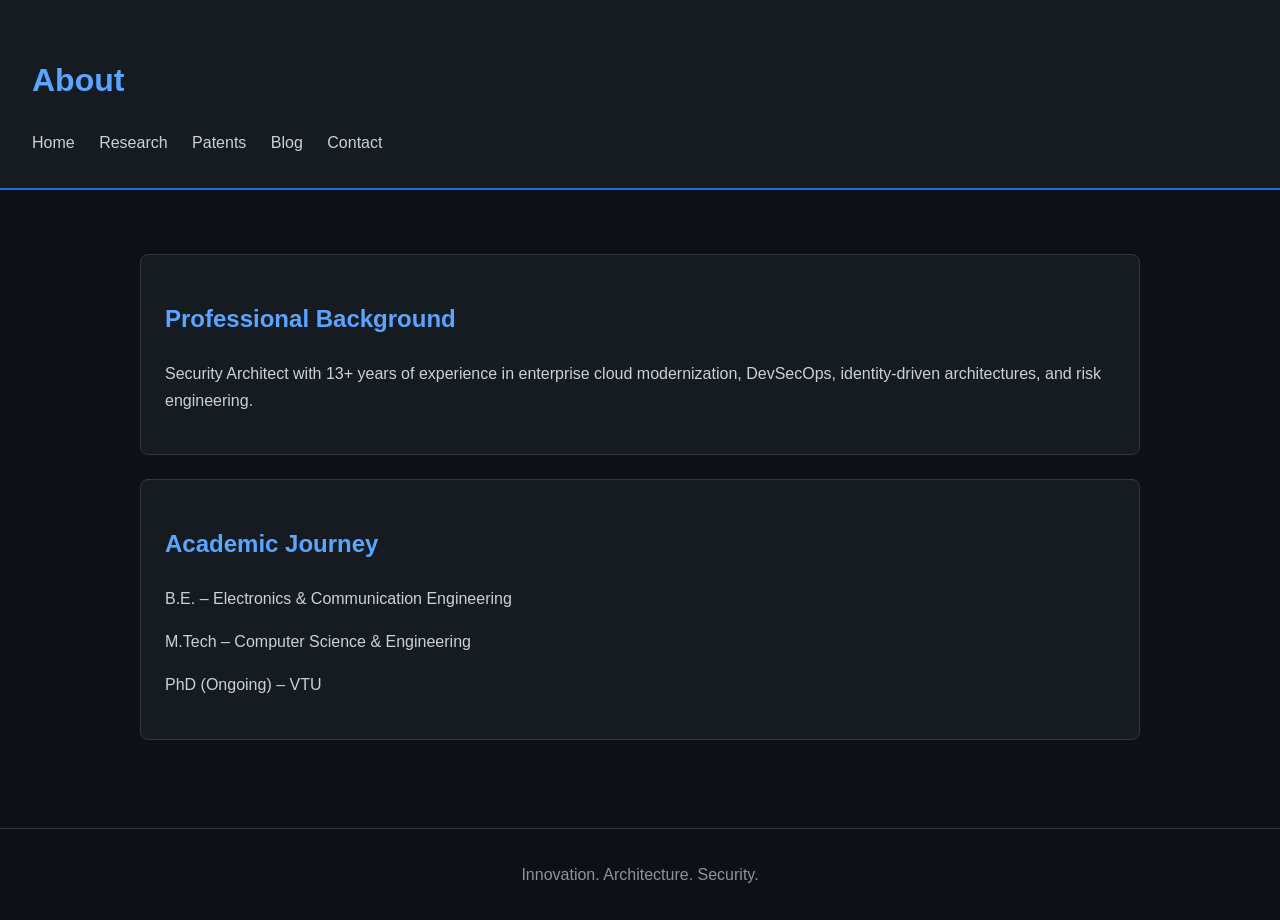
==== about.html @ a39f35c6 "Feat: Site development" ====
<!DOCTYPE html>
<html>
<head>
    <title>About | Venkatramanan Vijayan</title>
    <link rel="stylesheet" href="assets/style.css">
</head>
<body>

<header>
    <h1>About</h1>
    <nav>
        <a href="index.html">Home</a>
        <a href="research.html">Research</a>
        <a href="patents.html">Patents</a>
        <a href="blog.html">Blog</a>
        <a href="contact.html">Contact</a>
    </nav>
</header>

<section>
    <div class="card">
        <h2>Professional Background</h2>
        <p>
            Security Architect with 13+ years of experience in enterprise cloud modernization,
            DevSecOps, identity-driven architectures, and risk engineering.
        </p>
    </div>

    <div class="card">
        <h2>Academic Journey</h2>
        <p>B.E. – Electronics & Communication Engineering</p>
        <p>M.Tech – Computer Science & Engineering</p>
        <p>PhD (Ongoing) – VTU</p>
    </div>
</section>

<footer>
    Innovation. Architecture. Security.
</footer>

</body>
</html>
---- assets/style.css ----
body {
    margin: 0;
    font-family: 'Segoe UI', Arial, sans-serif;
    background-color: #0d1117;
    color: #c9d1d9;
    line-height: 1.7;
}

header {
    background: #161b22;
    padding: 2rem;
    border-bottom: 2px solid #1f6feb;
}

h1, h2, h3 {
    color: #58a6ff;
}

nav a {
    margin-right: 20px;
    color: #c9d1d9;
    text-decoration: none;
    font-weight: 500;
}

nav a:hover {
    color: #58a6ff;
}

section {
    padding: 2rem;
    margin: 2rem auto;
    max-width: 1000px;
}

.card {
    background: #161b22;
    padding: 1.5rem;
    border-radius: 8px;
    margin-bottom: 1.5rem;
    border: 1px solid #30363d;
}

a {
    color: #58a6ff;
}

footer {
    text-align: center;
    padding: 2rem;
    border-top: 1px solid #30363d;
    color: #8b949e;
}
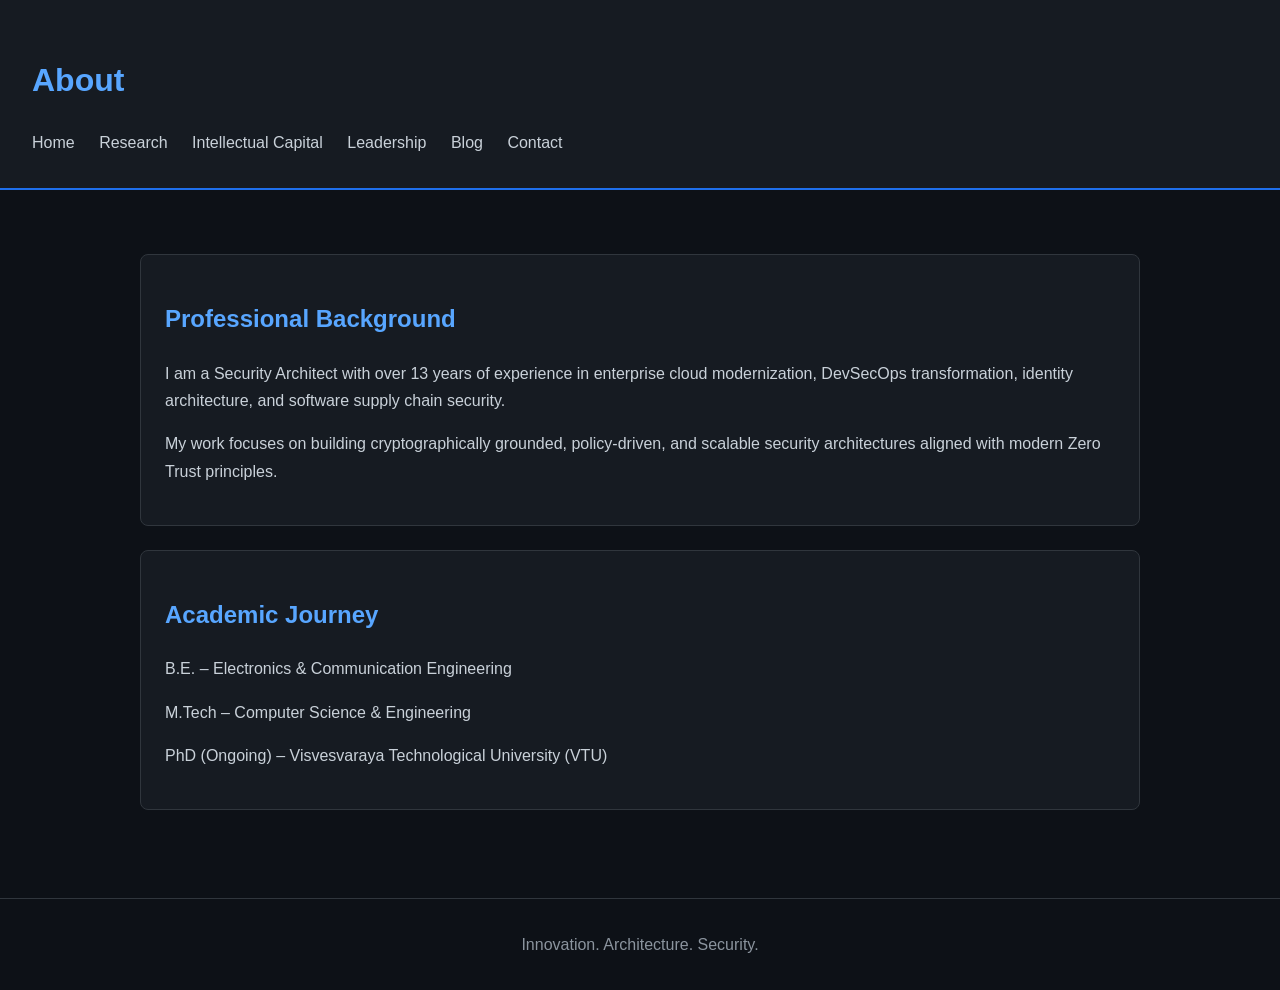
==== commit 3d15c35e: "Feat: Site development" ====
--- a/about.html
+++ b/about.html
@@ -11,7 +11,8 @@
     <nav>
         <a href="index.html">Home</a>
         <a href="research.html">Research</a>
-        <a href="patents.html">Patents</a>
+        <a href="patents.html">Intellectual Capital</a>
+        <a href="leadership.html">Leadership</a>
         <a href="blog.html">Blog</a>
         <a href="contact.html">Contact</a>
     </nav>
@@ -21,8 +22,12 @@
     <div class="card">
         <h2>Professional Background</h2>
         <p>
-            Security Architect with 13+ years of experience in enterprise cloud modernization,
-            DevSecOps, identity-driven architectures, and risk engineering.
+            I am a Security Architect with over 13 years of experience in enterprise cloud modernization,
+            DevSecOps transformation, identity architecture, and software supply chain security.
+        </p>
+        <p>
+            My work focuses on building cryptographically grounded, policy-driven, and scalable
+            security architectures aligned with modern Zero Trust principles.
         </p>
     </div>
 
@@ -30,7 +35,7 @@
         <h2>Academic Journey</h2>
         <p>B.E. – Electronics & Communication Engineering</p>
         <p>M.Tech – Computer Science & Engineering</p>
-        <p>PhD (Ongoing) – VTU</p>
+        <p>PhD (Ongoing) – Visvesvaraya Technological University (VTU)</p>
     </div>
 </section>
 
--- a/assets/style.css
+++ b/assets/style.css
@@ -14,6 +14,10 @@
 
 h1, h2, h3 {
     color: #58a6ff;
+}
+
+nav {
+    margin-top: 1rem;
 }
 
 nav a {
@@ -41,6 +45,10 @@
     border: 1px solid #30363d;
 }
 
+ul {
+    padding-left: 1.2rem;
+}
+
 a {
     color: #58a6ff;
 }
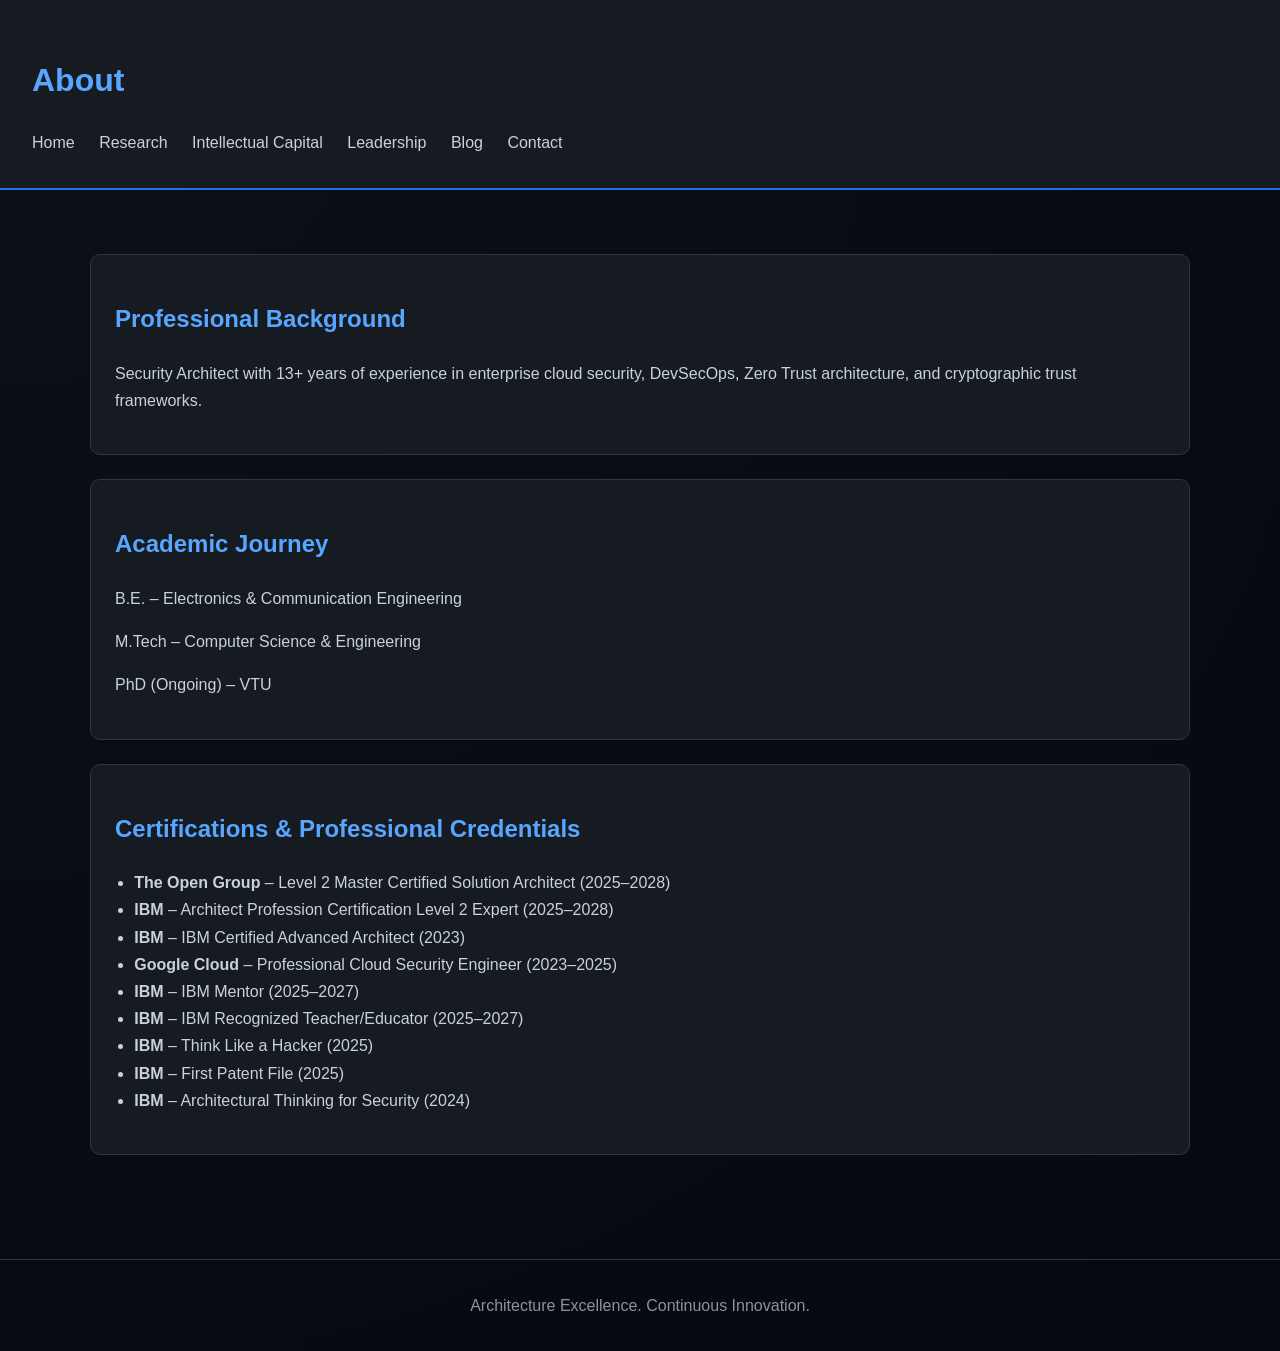
==== commit eba0d58b: "Feat: Site development" ====
--- a/about.html
+++ b/about.html
@@ -19,28 +19,43 @@
 </header>
 
 <section>
-    <div class="card">
-        <h2>Professional Background</h2>
-        <p>
-            I am a Security Architect with over 13 years of experience in enterprise cloud modernization,
-            DevSecOps transformation, identity architecture, and software supply chain security.
-        </p>
-        <p>
-            My work focuses on building cryptographically grounded, policy-driven, and scalable
-            security architectures aligned with modern Zero Trust principles.
-        </p>
-    </div>
 
-    <div class="card">
-        <h2>Academic Journey</h2>
-        <p>B.E. – Electronics & Communication Engineering</p>
-        <p>M.Tech – Computer Science & Engineering</p>
-        <p>PhD (Ongoing) – Visvesvaraya Technological University (VTU)</p>
-    </div>
+<div class="card">
+    <h2>Professional Background</h2>
+    <p>
+        Security Architect with 13+ years of experience in enterprise cloud security,
+        DevSecOps, Zero Trust architecture, and cryptographic trust frameworks.
+    </p>
+</div>
+
+<div class="card">
+    <h2>Academic Journey</h2>
+    <p>B.E. – Electronics & Communication Engineering</p>
+    <p>M.Tech – Computer Science & Engineering</p>
+    <p>PhD (Ongoing) – VTU</p>
+</div>
+
+<div class="card">
+    <h2>Certifications & Professional Credentials</h2>
+
+    <ul>
+        <li><strong>The Open Group</strong> – Level 2 Master Certified Solution Architect (2025–2028)</li>
+        <li><strong>IBM</strong> – Architect Profession Certification Level 2 Expert (2025–2028)</li>
+        <li><strong>IBM</strong> – IBM Certified Advanced Architect (2023)</li>
+        <li><strong>Google Cloud</strong> – Professional Cloud Security Engineer (2023–2025)</li>
+        <li><strong>IBM</strong> – IBM Mentor (2025–2027)</li>
+        <li><strong>IBM</strong> – IBM Recognized Teacher/Educator (2025–2027)</li>
+        <li><strong>IBM</strong> – Think Like a Hacker (2025)</li>
+        <li><strong>IBM</strong> – First Patent File (2025)</li>
+        <li><strong>IBM</strong> – Architectural Thinking for Security (2024)</li>
+    </ul>
+
+</div>
+
 </section>
 
 <footer>
-    Innovation. Architecture. Security.
+    Architecture Excellence. Continuous Innovation.
 </footer>
 
 </body>
--- a/assets/style.css
+++ b/assets/style.css
@@ -1,15 +1,19 @@
 body {
     margin: 0;
     font-family: 'Segoe UI', Arial, sans-serif;
-    background-color: #0d1117;
+    background: radial-gradient(circle at top left, #0d1117, #05080f);
     color: #c9d1d9;
     line-height: 1.7;
+    scroll-behavior: smooth;
 }
 
 header {
     background: #161b22;
     padding: 2rem;
     border-bottom: 2px solid #1f6feb;
+    position: sticky;
+    top: 0;
+    z-index: 1000;
 }
 
 h1, h2, h3 {
@@ -25,24 +29,33 @@
     color: #c9d1d9;
     text-decoration: none;
     font-weight: 500;
+    transition: 0.3s ease;
 }
 
 nav a:hover {
     color: #58a6ff;
+    text-shadow: 0 0 8px #1f6feb;
 }
 
 section {
     padding: 2rem;
     margin: 2rem auto;
-    max-width: 1000px;
+    max-width: 1100px;
 }
 
 .card {
     background: #161b22;
     padding: 1.5rem;
-    border-radius: 8px;
+    border-radius: 10px;
     margin-bottom: 1.5rem;
     border: 1px solid #30363d;
+    transition: 0.3s ease;
+}
+
+.card:hover {
+    transform: translateY(-5px);
+    border-color: #1f6feb;
+    box-shadow: 0 0 20px rgba(31,111,235,0.2);
 }
 
 ul {
@@ -58,4 +71,5 @@
     padding: 2rem;
     border-top: 1px solid #30363d;
     color: #8b949e;
+    margin-top: 3rem;
 }
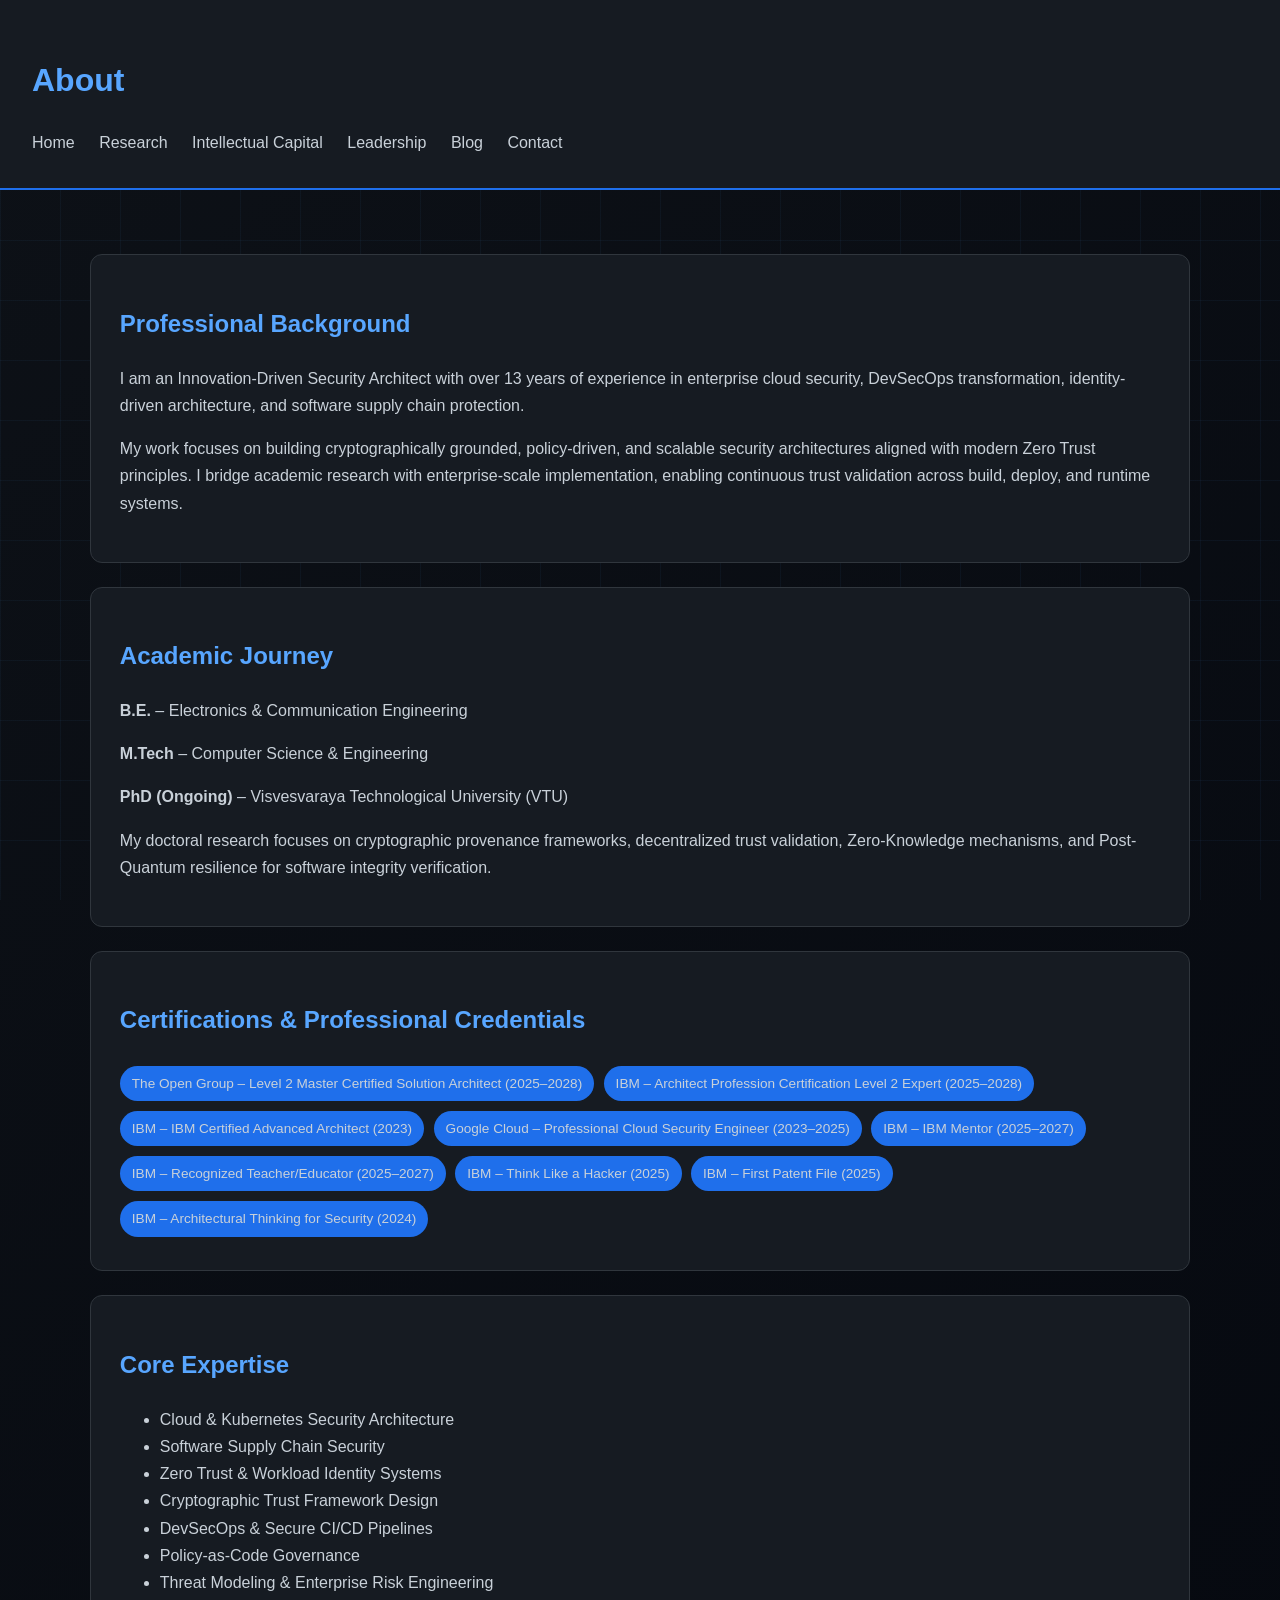
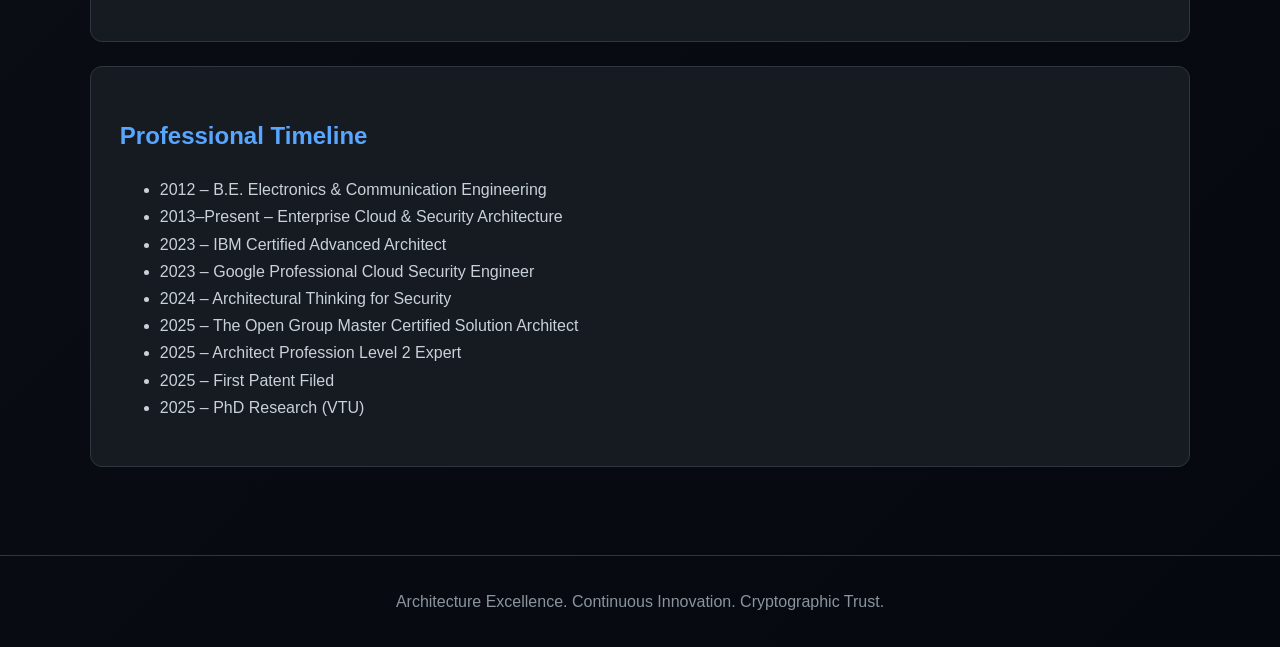
==== commit 837b1407: "Feat: Version 2" ====
--- a/about.html
+++ b/about.html
@@ -23,39 +23,79 @@
 <div class="card">
     <h2>Professional Background</h2>
     <p>
-        Security Architect with 13+ years of experience in enterprise cloud security,
-        DevSecOps, Zero Trust architecture, and cryptographic trust frameworks.
+        I am an Innovation-Driven Security Architect with over 13 years of experience
+        in enterprise cloud security, DevSecOps transformation, identity-driven architecture,
+        and software supply chain protection.
+    </p>
+
+    <p>
+        My work focuses on building cryptographically grounded, policy-driven,
+        and scalable security architectures aligned with modern Zero Trust principles.
+        I bridge academic research with enterprise-scale implementation,
+        enabling continuous trust validation across build, deploy, and runtime systems.
     </p>
 </div>
 
 <div class="card">
     <h2>Academic Journey</h2>
-    <p>B.E. – Electronics & Communication Engineering</p>
-    <p>M.Tech – Computer Science & Engineering</p>
-    <p>PhD (Ongoing) – VTU</p>
+    <p><strong>B.E.</strong> – Electronics & Communication Engineering</p>
+    <p><strong>M.Tech</strong> – Computer Science & Engineering</p>
+    <p><strong>PhD (Ongoing)</strong> – Visvesvaraya Technological University (VTU)</p>
+
+    <p>
+        My doctoral research focuses on cryptographic provenance frameworks,
+        decentralized trust validation, Zero-Knowledge mechanisms,
+        and Post-Quantum resilience for software integrity verification.
+    </p>
 </div>
 
 <div class="card">
     <h2>Certifications & Professional Credentials</h2>
 
+    <div class="badge">The Open Group – Level 2 Master Certified Solution Architect (2025–2028)</div>
+    <div class="badge">IBM – Architect Profession Certification Level 2 Expert (2025–2028)</div>
+    <div class="badge">IBM – IBM Certified Advanced Architect (2023)</div>
+    <div class="badge">Google Cloud – Professional Cloud Security Engineer (2023–2025)</div>
+    <div class="badge">IBM – IBM Mentor (2025–2027)</div>
+    <div class="badge">IBM – Recognized Teacher/Educator (2025–2027)</div>
+    <div class="badge">IBM – Think Like a Hacker (2025)</div>
+    <div class="badge">IBM – First Patent File (2025)</div>
+    <div class="badge">IBM – Architectural Thinking for Security (2024)</div>
+
+</div>
+
+<div class="card">
+    <h2>Core Expertise</h2>
     <ul>
-        <li><strong>The Open Group</strong> – Level 2 Master Certified Solution Architect (2025–2028)</li>
-        <li><strong>IBM</strong> – Architect Profession Certification Level 2 Expert (2025–2028)</li>
-        <li><strong>IBM</strong> – IBM Certified Advanced Architect (2023)</li>
-        <li><strong>Google Cloud</strong> – Professional Cloud Security Engineer (2023–2025)</li>
-        <li><strong>IBM</strong> – IBM Mentor (2025–2027)</li>
-        <li><strong>IBM</strong> – IBM Recognized Teacher/Educator (2025–2027)</li>
-        <li><strong>IBM</strong> – Think Like a Hacker (2025)</li>
-        <li><strong>IBM</strong> – First Patent File (2025)</li>
-        <li><strong>IBM</strong> – Architectural Thinking for Security (2024)</li>
+        <li>Cloud & Kubernetes Security Architecture</li>
+        <li>Software Supply Chain Security</li>
+        <li>Zero Trust & Workload Identity Systems</li>
+        <li>Cryptographic Trust Framework Design</li>
+        <li>DevSecOps & Secure CI/CD Pipelines</li>
+        <li>Policy-as-Code Governance</li>
+        <li>Threat Modeling & Enterprise Risk Engineering</li>
     </ul>
+</div>
 
+<div class="card">
+    <h2>Professional Timeline</h2>
+    <ul>
+        <li>2012 – B.E. Electronics & Communication Engineering</li>
+        <li>2013–Present – Enterprise Cloud & Security Architecture</li>
+        <li>2023 – IBM Certified Advanced Architect</li>
+        <li>2023 – Google Professional Cloud Security Engineer</li>
+        <li>2024 – Architectural Thinking for Security</li>
+        <li>2025 – The Open Group Master Certified Solution Architect</li>
+        <li>2025 – Architect Profession Level 2 Expert</li>
+        <li>2025 – First Patent Filed</li>
+        <li>2025 – PhD Research (VTU)</li>
+    </ul>
 </div>
 
 </section>
 
 <footer>
-    Architecture Excellence. Continuous Innovation.
+    Architecture Excellence. Continuous Innovation. Cryptographic Trust.
 </footer>
 
 </body>
--- a/assets/style.css
+++ b/assets/style.css
@@ -1,10 +1,23 @@
 body {
     margin: 0;
     font-family: 'Segoe UI', Arial, sans-serif;
-    background: radial-gradient(circle at top left, #0d1117, #05080f);
+    background: linear-gradient(135deg, #0d1117, #05080f);
     color: #c9d1d9;
     line-height: 1.7;
     scroll-behavior: smooth;
+}
+
+/* Subtle grid background */
+body::before {
+    content: "";
+    position: fixed;
+    width: 100%;
+    height: 100%;
+    background-image: 
+        linear-gradient(rgba(88,166,255,0.05) 1px, transparent 1px),
+        linear-gradient(90deg, rgba(88,166,255,0.05) 1px, transparent 1px);
+    background-size: 60px 60px;
+    z-index: -1;
 }
 
 header {
@@ -18,10 +31,6 @@
 
 h1, h2, h3 {
     color: #58a6ff;
-}
-
-nav {
-    margin-top: 1rem;
 }
 
 nav a {
@@ -45,25 +54,26 @@
 
 .card {
     background: #161b22;
-    padding: 1.5rem;
-    border-radius: 10px;
+    padding: 1.8rem;
+    border-radius: 12px;
     margin-bottom: 1.5rem;
     border: 1px solid #30363d;
     transition: 0.3s ease;
 }
 
 .card:hover {
-    transform: translateY(-5px);
+    transform: translateY(-6px);
     border-color: #1f6feb;
-    box-shadow: 0 0 20px rgba(31,111,235,0.2);
+    box-shadow: 0 0 25px rgba(31,111,235,0.25);
 }
 
-ul {
-    padding-left: 1.2rem;
-}
-
-a {
-    color: #58a6ff;
+.badge {
+    display: inline-block;
+    background: #1f6feb;
+    padding: 6px 12px;
+    border-radius: 20px;
+    font-size: 0.85rem;
+    margin: 5px 5px 5px 0;
 }
 
 footer {
@@ -71,5 +81,4 @@
     padding: 2rem;
     border-top: 1px solid #30363d;
     color: #8b949e;
-    margin-top: 3rem;
 }
